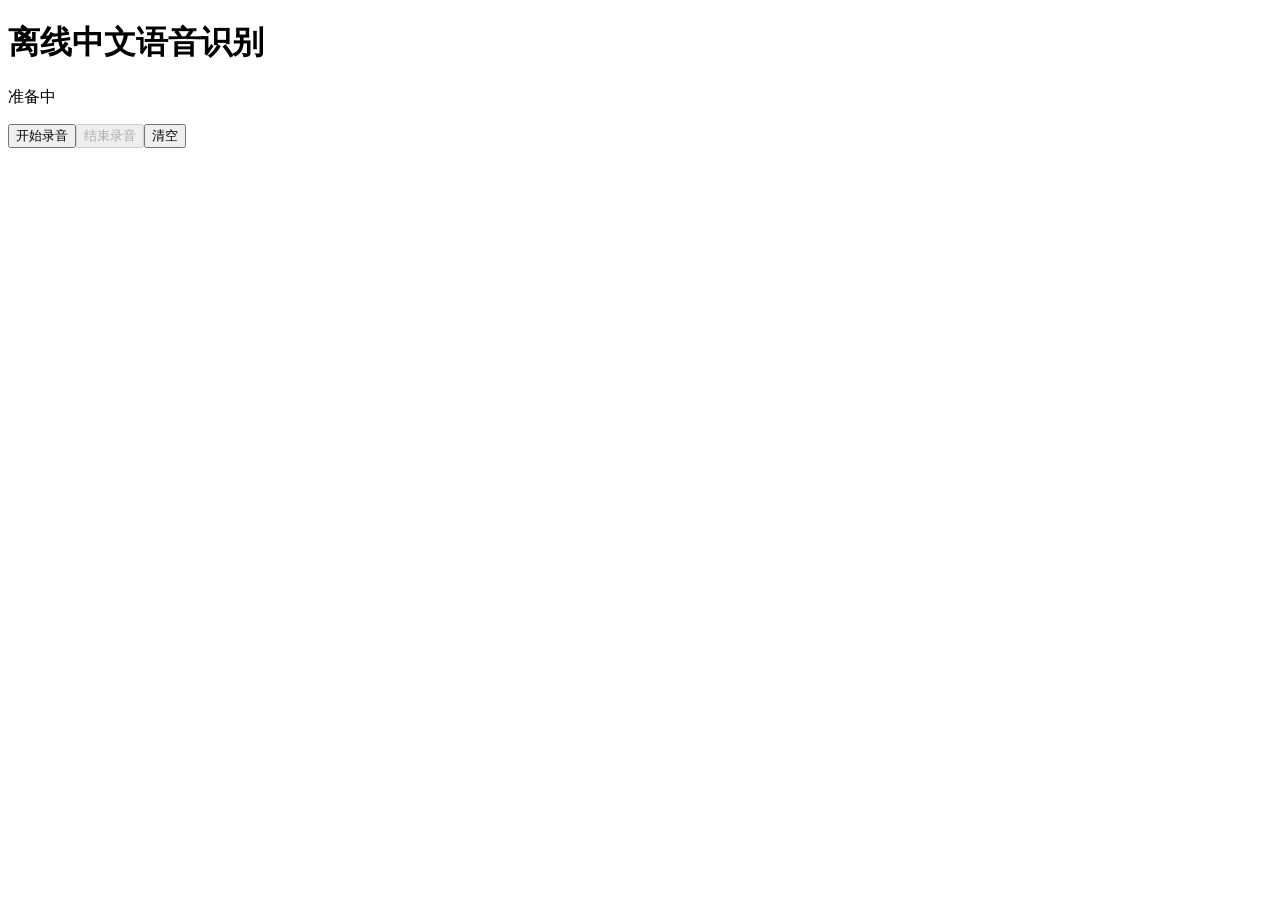
==== src/main/resources/static/index.html @ 0cfe6735 "feat: add offline Java ASR service" ====
<!doctype html><html lang="zh-CN"><head><meta charset="utf-8"><meta name="viewport" content="width=device-width,initial-scale=1"><title>离线语音识别</title><link rel="stylesheet" href="/style.css"></head><body><main><h1>离线中文语音识别</h1><p id="status">准备中</p><button id="start">开始录音</button><button id="stop" disabled>结束录音</button><button id="clear">清空</button><pre id="result"></pre></main><script src="/app.js"></script></body></html>
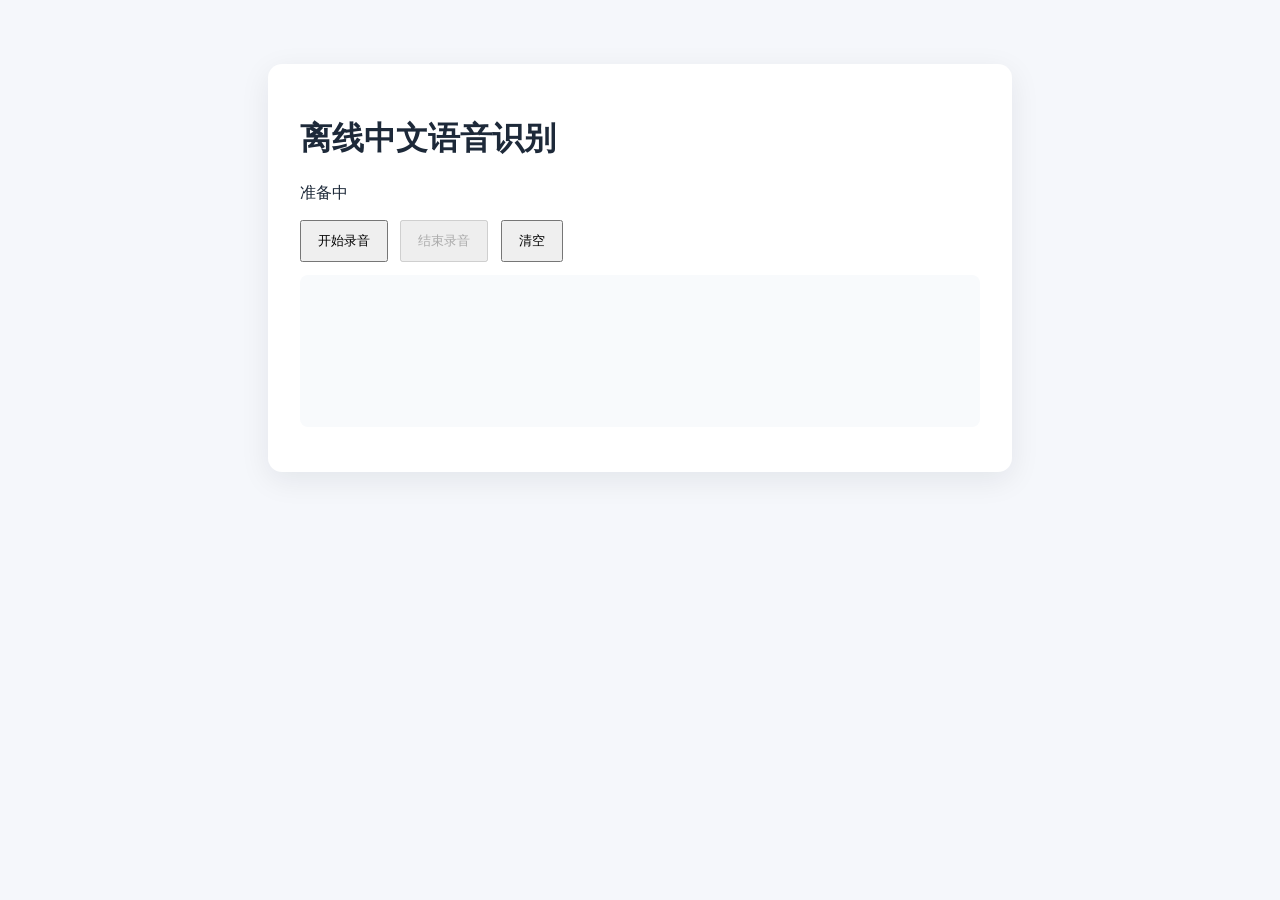
==== commit f02e8117: "优化html" ====
--- a/src/main/resources/static/index.html
+++ b/src/main/resources/static/index.html
@@ -1 +1,25 @@
-<!doctype html><html lang="zh-CN"><head><meta charset="utf-8"><meta name="viewport" content="width=device-width,initial-scale=1"><title>离线语音识别</title><link rel="stylesheet" href="/style.css"></head><body><main><h1>离线中文语音识别</h1><p id="status">准备中</p><button id="start">开始录音</button><button id="stop" disabled>结束录音</button><button id="clear">清空</button><pre id="result"></pre></main><script src="/app.js"></script></body></html>
+<!doctype html>
+<html lang="zh-CN">
+<head>
+    <meta charset="utf-8">
+    <meta content="width=device-width,initial-scale=1" name="viewport">
+    <title>离线语音识别</title>
+    <!-- 相对路径可避免直接打开文件时被解析为 file:///style.css。正式使用仍必须经 Spring Boot 服务访问。 -->
+    <link href="style.css" rel="stylesheet">
+</head>
+<body>
+<main>
+    <h1>离线中文语音识别</h1>
+    <p id="status">准备中</p>
+    <p hidden id="local-file-hint">
+        当前页面通过本地文件打开，无法连接识别服务。请先启动应用，再访问
+        <a href="http://127.0.0.1:8080/">http://127.0.0.1:8080/</a>。
+    </p>
+    <button id="start">开始录音</button>
+    <button disabled id="stop">结束录音</button>
+    <button id="clear">清空</button>
+    <pre id="result"></pre>
+</main>
+<script src="app.js"></script>
+</body>
+</html>
--- a/src/main/resources/static/style.css
+++ b/src/main/resources/static/style.css
@@ -0,0 +1 @@
+body{font-family:-apple-system,BlinkMacSystemFont,"Microsoft YaHei",sans-serif;background:#f5f7fb;color:#1d2939;margin:0}main{max-width:680px;margin:64px auto;background:#fff;padding:32px;border-radius:14px;box-shadow:0 8px 30px #10182814}button{margin-right:8px;padding:10px 16px}pre{min-height:120px;white-space:pre-wrap;background:#f8fafc;padding:16px;border-radius:8px}
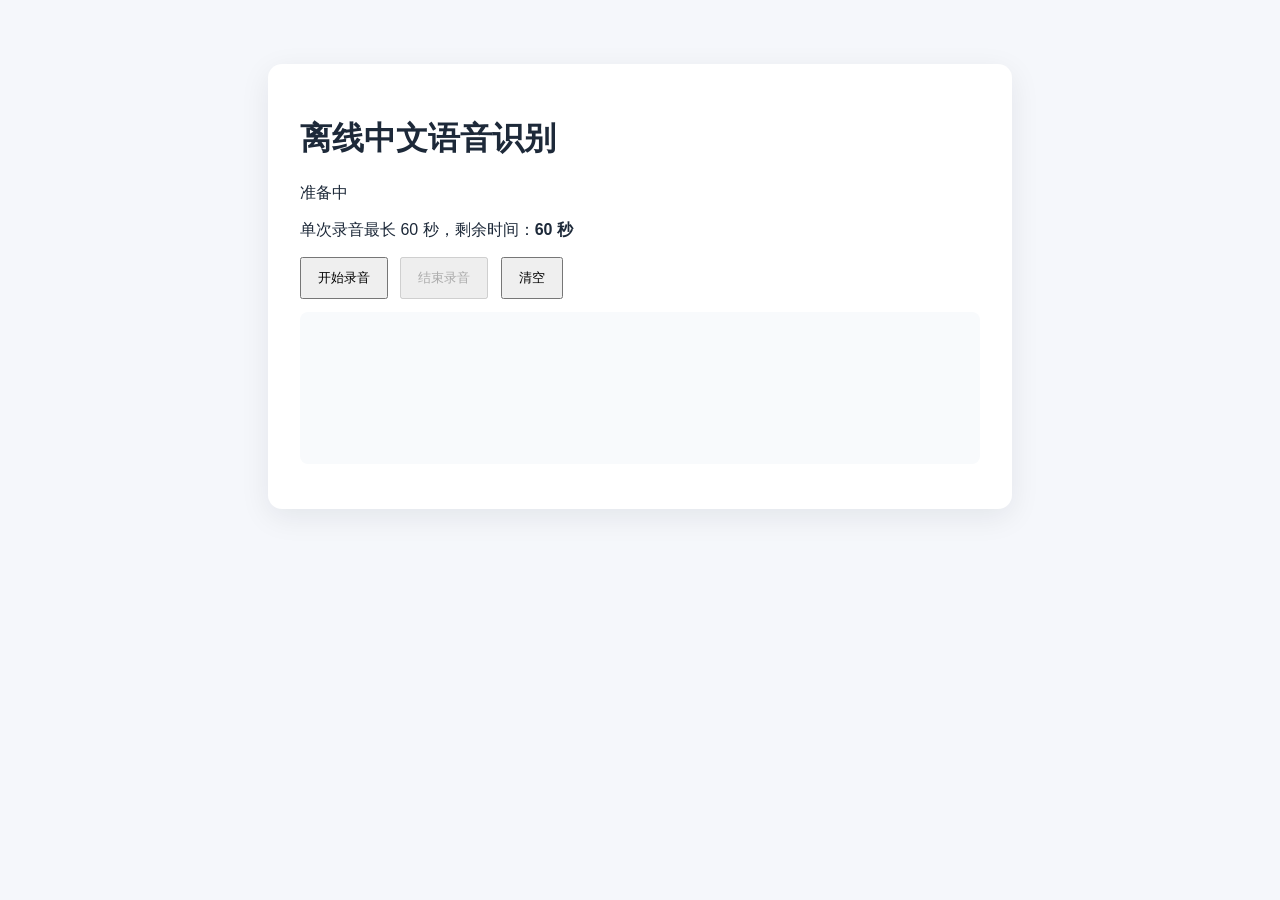
==== commit 9779565f: "feat: show recording countdown and duration limit" ====
--- a/src/main/resources/static/index.html
+++ b/src/main/resources/static/index.html
@@ -4,13 +4,13 @@
     <meta charset="utf-8">
     <meta content="width=device-width,initial-scale=1" name="viewport">
     <title>离线语音识别</title>
-    <!-- 相对路径可避免直接打开文件时被解析为 file:///style.css。正式使用仍必须经 Spring Boot 服务访问。 -->
     <link href="style.css" rel="stylesheet">
 </head>
 <body>
 <main>
     <h1>离线中文语音识别</h1>
     <p id="status">准备中</p>
+    <p id="recording-limit">单次录音最长 60 秒，剩余时间：<strong id="countdown">60 秒</strong></p>
     <p hidden id="local-file-hint">
         当前页面通过本地文件打开，无法连接识别服务。请先启动应用，再访问
         <a href="http://127.0.0.1:8080/">http://127.0.0.1:8080/</a>。
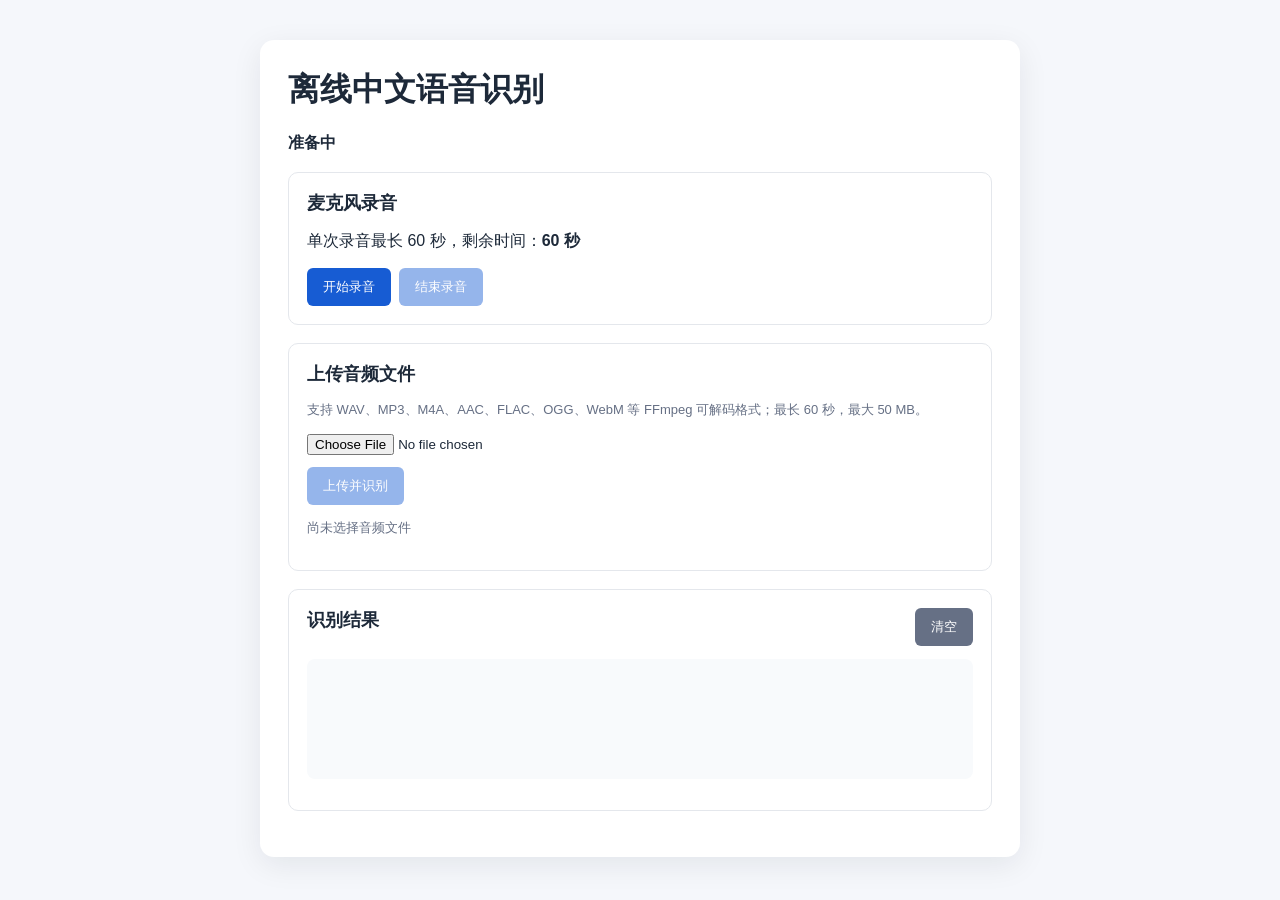
==== commit 59afe039: "Add audio file upload and diagnostic logging" ====
--- a/src/main/resources/static/index.html
+++ b/src/main/resources/static/index.html
@@ -10,15 +10,39 @@
 <main>
     <h1>离线中文语音识别</h1>
     <p id="status">准备中</p>
-    <p id="recording-limit">单次录音最长 60 秒，剩余时间：<strong id="countdown">60 秒</strong></p>
+
+    <section class="panel" aria-labelledby="record-title">
+        <h2 id="record-title">麦克风录音</h2>
+        <p id="recording-limit">单次录音最长 60 秒，剩余时间：<strong id="countdown">60 秒</strong></p>
+        <div class="actions">
+            <button id="start" type="button">开始录音</button>
+            <button id="stop" type="button" disabled>结束录音</button>
+        </div>
+    </section>
+
+    <section class="panel" aria-labelledby="upload-title">
+        <h2 id="upload-title">上传音频文件</h2>
+        <p class="hint">支持 WAV、MP3、M4A、AAC、FLAC、OGG、WebM 等 FFmpeg 可解码格式；最长 60 秒，最大 50 MB。</p>
+        <input id="audio-file" type="file" accept="audio/*,.wav,.mp3,.m4a,.aac,.flac,.ogg,.opus,.webm">
+        <div class="actions">
+            <button id="upload" type="button" disabled>上传并识别</button>
+        </div>
+        <p id="file-info" class="hint">尚未选择音频文件</p>
+    </section>
+
     <p hidden id="local-file-hint">
         当前页面通过本地文件打开，无法连接识别服务。请先启动应用，再访问
         <a href="http://127.0.0.1:8080/">http://127.0.0.1:8080/</a>。
     </p>
-    <button id="start">开始录音</button>
-    <button disabled id="stop">结束录音</button>
-    <button id="clear">清空</button>
-    <pre id="result"></pre>
+
+    <section class="panel" aria-labelledby="result-title">
+        <div class="result-heading">
+            <h2 id="result-title">识别结果</h2>
+            <button id="clear" type="button" class="secondary">清空</button>
+        </div>
+        <pre id="result" aria-live="polite"></pre>
+        <p id="result-meta" class="hint"></p>
+    </section>
 </main>
 <script src="app.js"></script>
 </body>
--- a/src/main/resources/static/style.css
+++ b/src/main/resources/static/style.css
@@ -1 +1 @@
-body{font-family:-apple-system,BlinkMacSystemFont,"Microsoft YaHei",sans-serif;background:#f5f7fb;color:#1d2939;margin:0}main{max-width:680px;margin:64px auto;background:#fff;padding:32px;border-radius:14px;box-shadow:0 8px 30px #10182814}button{margin-right:8px;padding:10px 16px}pre{min-height:120px;white-space:pre-wrap;background:#f8fafc;padding:16px;border-radius:8px}
+*{box-sizing:border-box}body{font-family:-apple-system,BlinkMacSystemFont,"Microsoft YaHei",sans-serif;background:#f5f7fb;color:#1d2939;margin:0}main{max-width:760px;margin:40px auto;background:#fff;padding:28px;border-radius:14px;box-shadow:0 8px 30px #10182814}h1{margin-top:0}h2{font-size:18px;margin:0 0 14px}.panel{border:1px solid #e4e7ec;border-radius:10px;padding:18px;margin:18px 0}.actions{display:flex;gap:8px;margin-top:12px}button{padding:10px 16px;border:0;border-radius:6px;background:#175cd3;color:white;cursor:pointer}button:disabled{opacity:.45;cursor:not-allowed}button.secondary{background:#667085}input[type=file]{max-width:100%}.hint{font-size:13px;color:#667085;line-height:1.6}.result-heading{display:flex;align-items:center;justify-content:space-between}pre{min-height:120px;white-space:pre-wrap;overflow-wrap:anywhere;background:#f8fafc;padding:16px;border-radius:8px}#status{font-weight:600}#result-meta{overflow-wrap:anywhere}@media(max-width:800px){main{margin:12px;padding:18px}}
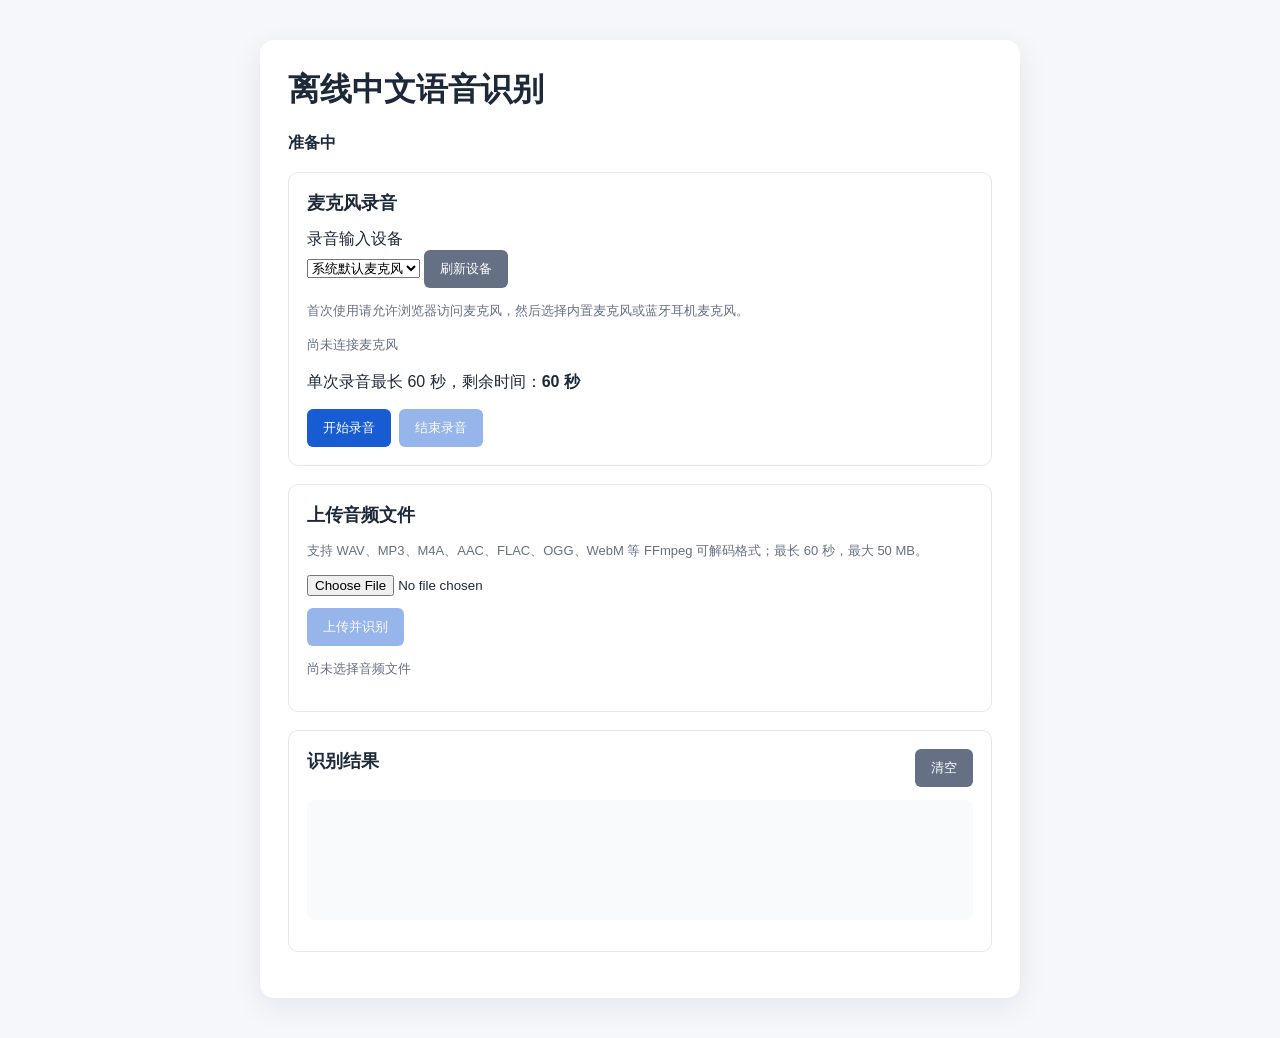
==== commit 8079c267: "增加录音输入设备选择界面" ====
--- a/src/main/resources/static/index.html
+++ b/src/main/resources/static/index.html
@@ -13,6 +13,20 @@
 
     <section class="panel" aria-labelledby="record-title">
         <h2 id="record-title">麦克风录音</h2>
+        <div class="device-control">
+            <label for="microphone-device">录音输入设备</label>
+            <div class="device-row">
+                <select id="microphone-device" aria-label="选择录音输入设备">
+                    <option value="">系统默认麦克风</option>
+                </select>
+                <button id="refresh-microphones" type="button" class="secondary">刷新设备</button>
+            </div>
+            <p id="microphone-hint" class="hint">首次使用请允许浏览器访问麦克风，然后选择内置麦克风或蓝牙耳机麦克风。</p>
+            <div class="input-meter" role="meter" aria-label="麦克风实时输入音量" aria-valuemin="0" aria-valuemax="100" aria-valuenow="0">
+                <div id="input-meter-fill"></div>
+            </div>
+            <p id="microphone-state" class="hint">尚未连接麦克风</p>
+        </div>
         <p id="recording-limit">单次录音最长 60 秒，剩余时间：<strong id="countdown">60 秒</strong></p>
         <div class="actions">
             <button id="start" type="button">开始录音</button>
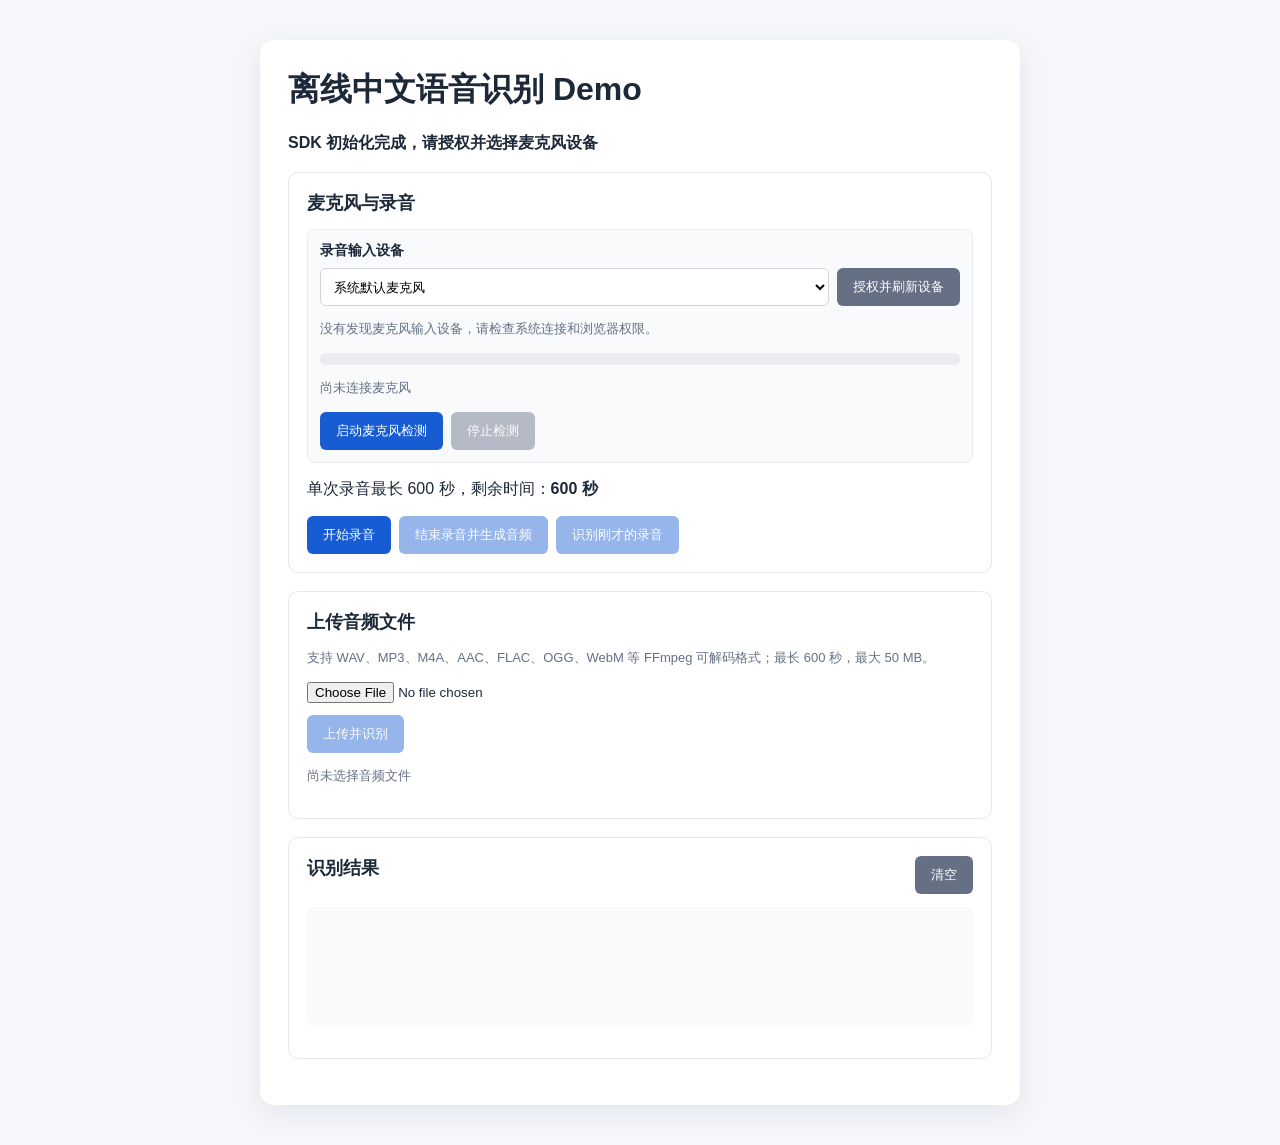
==== commit 80d619f6: "重构 ASR Demo 改为通过 SDK 调用" ====
--- a/src/main/resources/static/index.html
+++ b/src/main/resources/static/index.html
@@ -3,40 +3,46 @@
 <head>
     <meta charset="utf-8">
     <meta content="width=device-width,initial-scale=1" name="viewport">
-    <title>离线语音识别</title>
+    <title>离线语音识别 Demo</title>
     <link href="style.css" rel="stylesheet">
 </head>
 <body>
 <main>
-    <h1>离线中文语音识别</h1>
-    <p id="status">准备中</p>
+    <h1>离线中文语音识别 Demo</h1>
+    <p id="status" role="status" aria-live="polite">正在初始化 SDK</p>
 
-    <section class="panel" aria-labelledby="record-title">
-        <h2 id="record-title">麦克风录音</h2>
+    <section class="panel" aria-labelledby="microphone-title">
+        <h2 id="microphone-title">麦克风与录音</h2>
         <div class="device-control">
             <label for="microphone-device">录音输入设备</label>
             <div class="device-row">
                 <select id="microphone-device" aria-label="选择录音输入设备">
                     <option value="">系统默认麦克风</option>
                 </select>
-                <button id="refresh-microphones" type="button" class="secondary">刷新设备</button>
+                <button id="refresh-microphones" type="button" class="secondary">授权并刷新设备</button>
             </div>
-            <p id="microphone-hint" class="hint">首次使用请允许浏览器访问麦克风，然后选择内置麦克风或蓝牙耳机麦克风。</p>
+            <p id="microphone-hint" class="hint">首次使用请授权麦克风。选择 MacBook 内置麦克风或蓝牙耳机麦克风后，先启动检测确认输入音量。</p>
             <div class="input-meter" role="meter" aria-label="麦克风实时输入音量" aria-valuemin="0" aria-valuemax="100" aria-valuenow="0">
                 <div id="input-meter-fill"></div>
             </div>
             <p id="microphone-state" class="hint">尚未连接麦克风</p>
+            <div class="actions">
+                <button id="start-monitor" type="button">启动麦克风检测</button>
+                <button id="stop-monitor" type="button" class="secondary" disabled>停止检测</button>
+            </div>
         </div>
-        <p id="recording-limit">单次录音最长 60 秒，剩余时间：<strong id="countdown">60 秒</strong></p>
+        <p id="recording-limit">单次录音最长 600 秒，剩余时间：<strong id="countdown">600 秒</strong></p>
         <div class="actions">
             <button id="start" type="button">开始录音</button>
-            <button id="stop" type="button" disabled>结束录音</button>
+            <button id="stop" type="button" disabled>结束录音并生成音频</button>
+            <button id="recognize-recording" type="button" disabled>识别刚才的录音</button>
         </div>
+        <audio id="recording-playback" controls hidden></audio>
     </section>
 
     <section class="panel" aria-labelledby="upload-title">
         <h2 id="upload-title">上传音频文件</h2>
-        <p class="hint">支持 WAV、MP3、M4A、AAC、FLAC、OGG、WebM 等 FFmpeg 可解码格式；最长 60 秒，最大 50 MB。</p>
+        <p class="hint">支持 WAV、MP3、M4A、AAC、FLAC、OGG、WebM 等 FFmpeg 可解码格式；最长 600 秒，最大 50 MB。</p>
         <input id="audio-file" type="file" accept="audio/*,.wav,.mp3,.m4a,.aac,.flac,.ogg,.opus,.webm">
         <div class="actions">
             <button id="upload" type="button" disabled>上传并识别</button>
@@ -58,6 +64,7 @@
         <p id="result-meta" class="hint"></p>
     </section>
 </main>
+<script src="sdk/offline-asr-sdk.js"></script>
 <script src="app.js"></script>
 </body>
 </html>
--- a/src/main/resources/static/style.css
+++ b/src/main/resources/static/style.css
@@ -1 +1,3 @@
 *{box-sizing:border-box}body{font-family:-apple-system,BlinkMacSystemFont,"Microsoft YaHei",sans-serif;background:#f5f7fb;color:#1d2939;margin:0}main{max-width:760px;margin:40px auto;background:#fff;padding:28px;border-radius:14px;box-shadow:0 8px 30px #10182814}h1{margin-top:0}h2{font-size:18px;margin:0 0 14px}.panel{border:1px solid #e4e7ec;border-radius:10px;padding:18px;margin:18px 0}.actions{display:flex;gap:8px;margin-top:12px}button{padding:10px 16px;border:0;border-radius:6px;background:#175cd3;color:white;cursor:pointer}button:disabled{opacity:.45;cursor:not-allowed}button.secondary{background:#667085}input[type=file]{max-width:100%}.hint{font-size:13px;color:#667085;line-height:1.6}.result-heading{display:flex;align-items:center;justify-content:space-between}pre{min-height:120px;white-space:pre-wrap;overflow-wrap:anywhere;background:#f8fafc;padding:16px;border-radius:8px}#status{font-weight:600}#result-meta{overflow-wrap:anywhere}@media(max-width:800px){main{margin:12px;padding:18px}}
+
+.device-control{margin:14px 0;padding:12px;background:#f8fafc;border:1px solid #eaecf0;border-radius:8px}.device-control label{display:block;font-size:14px;font-weight:600}.device-row{display:flex;gap:8px;margin-top:8px}.device-row select{min-width:0;flex:1;padding:9px;border:1px solid #d0d5dd;border-radius:6px;background:#fff}.device-row button{white-space:nowrap}.input-meter{height:12px;margin-top:10px;overflow:hidden;background:#eaecf0;border-radius:12px}.input-meter div{width:0;height:100%;background:#12b76a;transition:width 80ms linear}.input-meter div.low{background:#f79009}@media(max-width:520px){.device-row{flex-direction:column}.device-row button{width:100%}}
